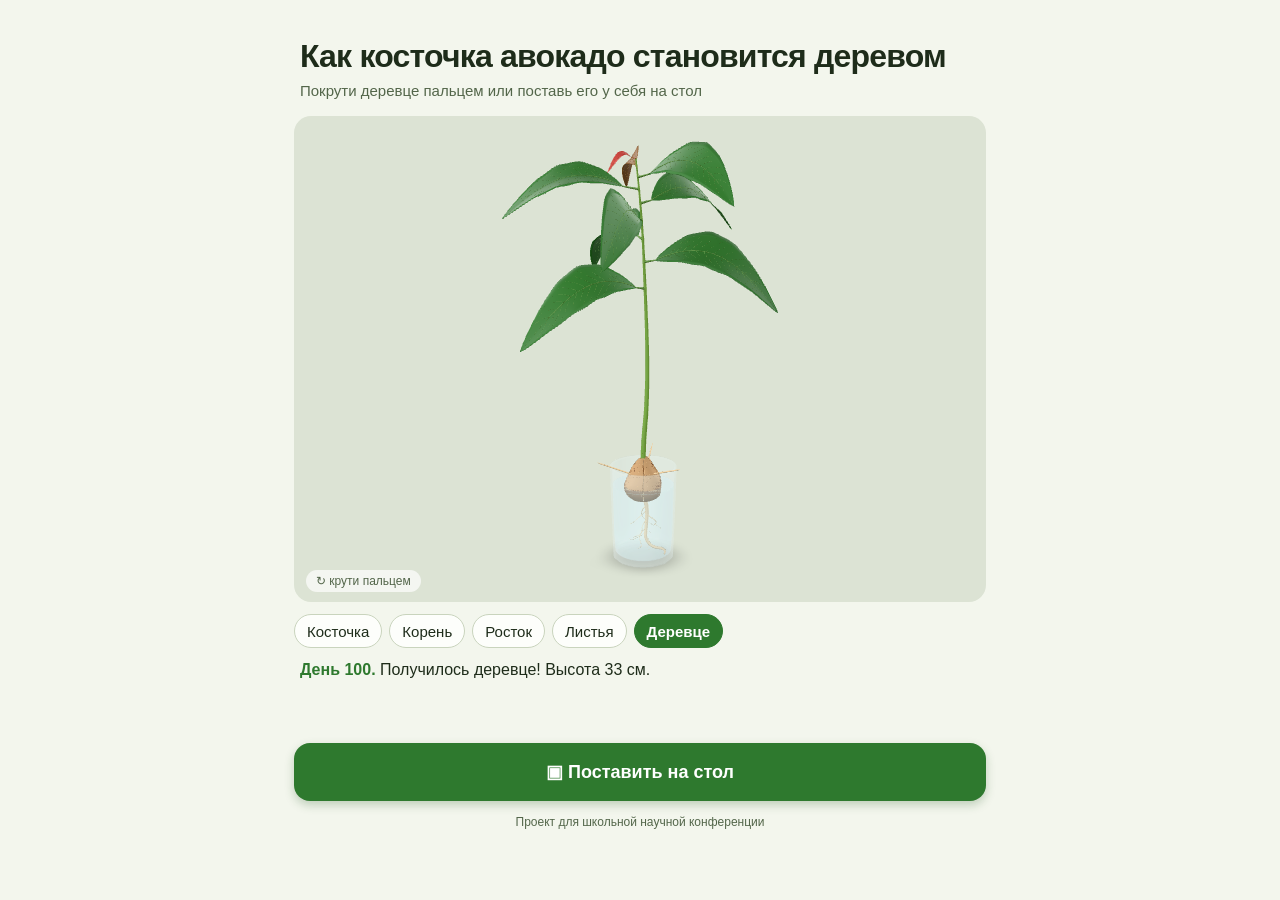
==== index.html @ 6537a1ce "Страница: как косточка авокадо становится деревом (3D и дополненная реальность) Co-Authored-By: Clau" ====
<!doctype html>
<html lang="ru">
<head>
  <meta charset="utf-8">
  <meta name="viewport" content="width=device-width, initial-scale=1">
  <meta name="theme-color" content="#f3f6ed">
  <title>Как косточка авокадо становится деревом</title>
  <link rel="icon" href="./icon.png" type="image/png">
  <link rel="stylesheet" href="./style.css">
  <script type="module" src="./page.js"></script>
</head>
<body>
  <main>
    <header>
      <h1>Как косточка авокадо становится деревом</h1>
      <p>Покрути деревце пальцем или поставь его у себя на стол</p>
    </header>
    <div class="view">
      <model-viewer ar ar-modes="webxr scene-viewer quick-look" ar-scale="fixed"
        camera-controls camera-orbit="0deg 78deg auto" touch-action="pan-y"
        interaction-prompt="none" shadow-intensity="0.45" alt="Авокадо в стакане">
        <span slot="ar-button" hidden></span>
      </model-viewer>
      <span class="hint" aria-hidden="true">↻ крути пальцем</span>
    </div>
    <div class="stages" role="group" aria-label="Этапы роста"></div>
    <p class="note" aria-live="polite"><strong class="day"></strong> <span class="text"></span></p>
    <div class="placement">
      <p class="status" role="status"></p>
      <button class="place" type="button">
        <span aria-hidden="true">▣</span> Поставить на стол
      </button>
    </div>
    <footer>Проект для школьной научной конференции</footer>
  </main>
</body>
</html>
---- style.css ----
:root {
  color-scheme: light;
  font-family: Arial, sans-serif;
  color: #1e2c1a;
  background: #f3f6ed;
  --green: #2e792e;
  --muted: #53664a;
}

* { box-sizing: border-box; }
body { margin: 0; }

main {
  display: flex;
  flex-direction: column;
  width: min(100%, 740px);
  min-height: 100svh;
  margin: 0 auto;
  padding: 42px 14px 16px;
}

header { padding: 0 6px; }

h1 {
  margin: 0;
  font-size: 25px;
  line-height: 1.16;
  letter-spacing: -0.025em;
  max-width: 25ch;
}

header p {
  margin: 7px 0 16px;
  color: var(--muted);
  font-size: 15px;
  line-height: 1.22;
}

.view {
  position: relative;
  height: clamp(300px, 47.4svh, 440px);
  border-radius: 17px;
  overflow: hidden;
  background: #dce3d4;
}

model-viewer {
  display: block;
  width: 100%;
  height: 100%;
  --progress-bar-color: var(--green);
}

.hint {
  position: absolute;
  bottom: 10px;
  left: 12px;
  padding: 4px 10px;
  border-radius: 20px;
  background: #f7f8f4e8;
  color: var(--muted);
  font-size: 12px;
  pointer-events: none;
}

.stages {
  display: flex;
  flex-wrap: wrap;
  gap: 7px;
  margin-top: 12px;
}

button {
  font: inherit;
  cursor: pointer;
}

button:focus-visible {
  outline: 2px solid #204d20;
  outline-offset: 3px;
}

.stages button {
  min-height: 34px;
  padding: 6px 12px;
  border: 1px solid #c9d4bd;
  border-radius: 24px;
  background: #fdfefb;
  color: inherit;
  font-size: 15px;
}

.stages button[aria-pressed="true"] {
  border-color: var(--green);
  background: var(--green);
  color: white;
  font-weight: 700;
}

.note {
  min-height: 2.7em;
  margin: 11px 6px 0;
  font-size: 16px;
  line-height: 1.35;
}

.day { color: var(--green); }
.placement { margin-top: auto; }

.status {
  min-height: 1.2em;
  margin: 5px 6px;
  color: var(--muted);
  font-size: 13px;
  line-height: 1.2;
}

.place {
  width: 100%;
  min-height: 58px;
  padding: 10px 16px;
  border: 0;
  border-radius: 16px;
  background: var(--green);
  box-shadow: 0 4px 10px #225c2240;
  color: white;
  font-size: 18px;
  font-weight: 700;
}

footer {
  margin-top: 14px;
  color: var(--muted);
  text-align: center;
  font-size: 12px;
}

@media (min-width: 620px) {
  main { padding: 38px 24px 24px; }
  h1 { font-size: 32px; max-width: none; }
  .view { height: clamp(340px, 54svh, 550px); }
  .placement { margin-top: 15px; }
}
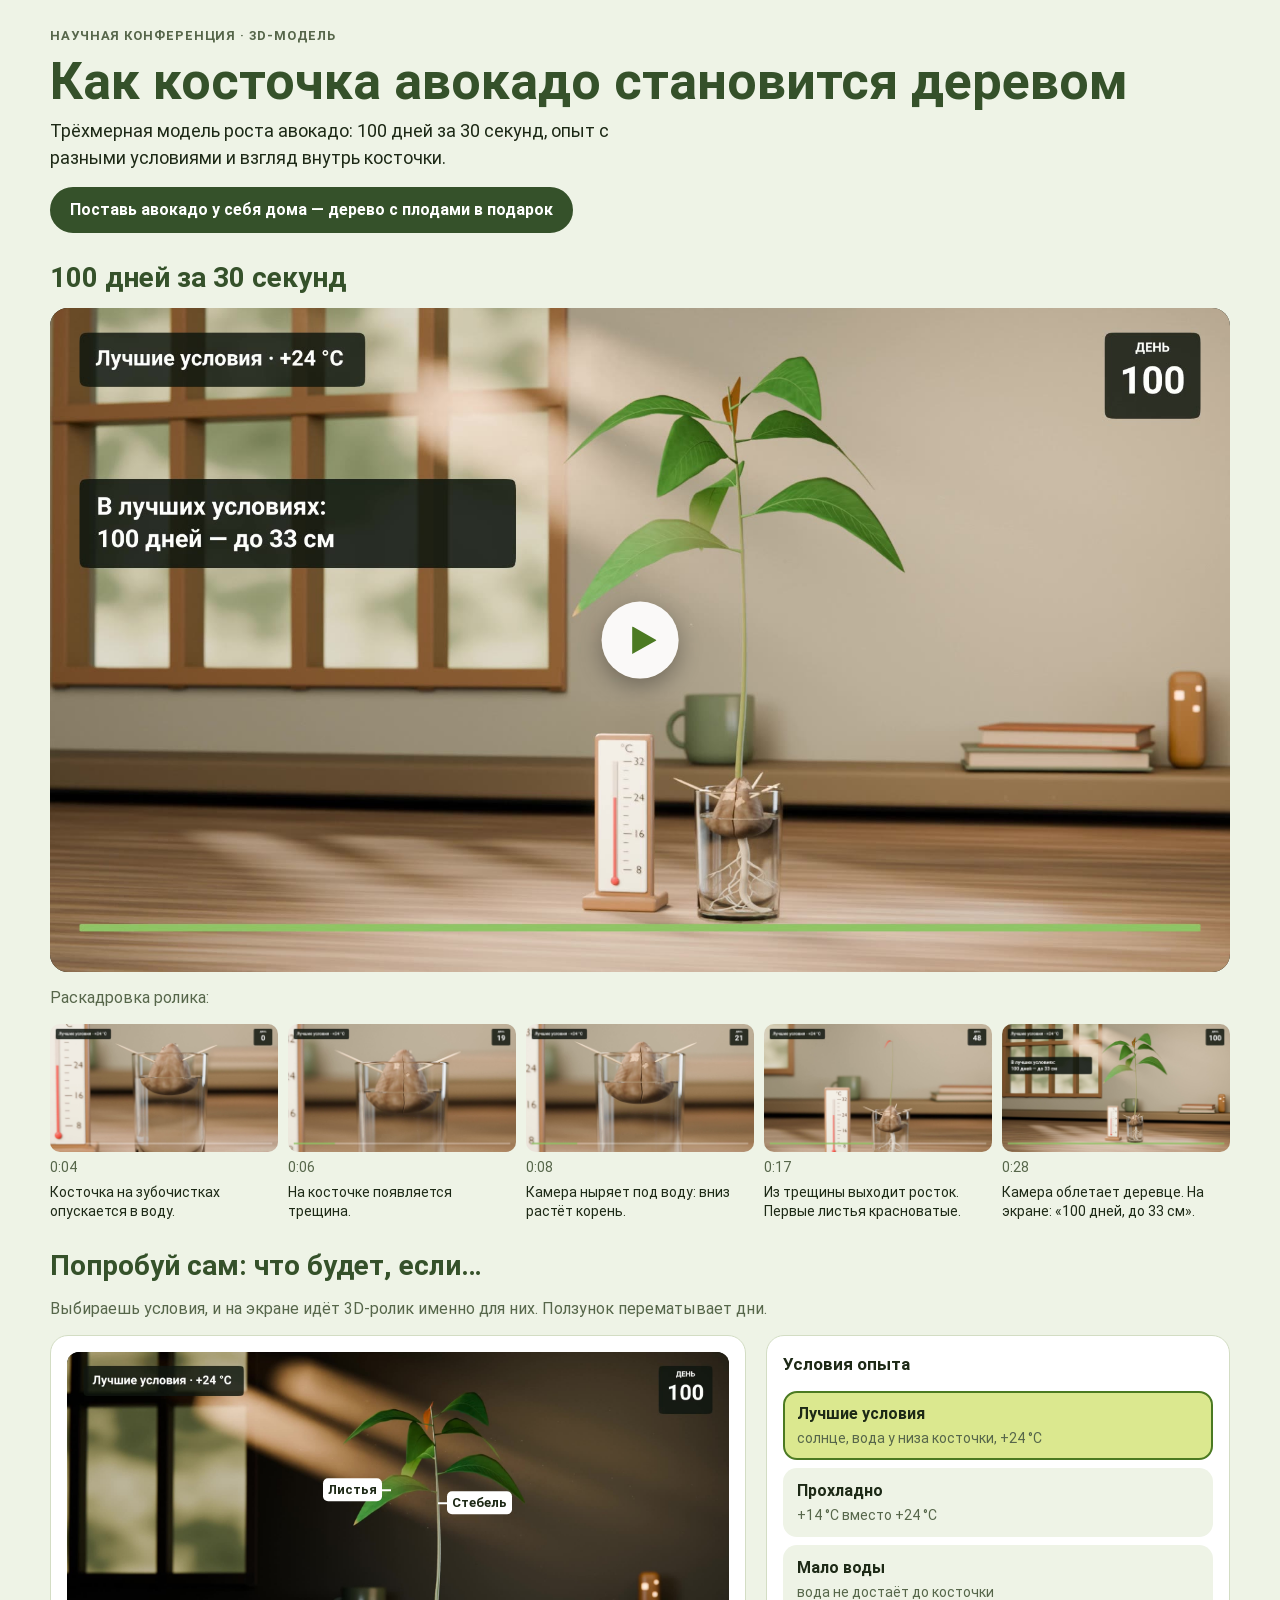
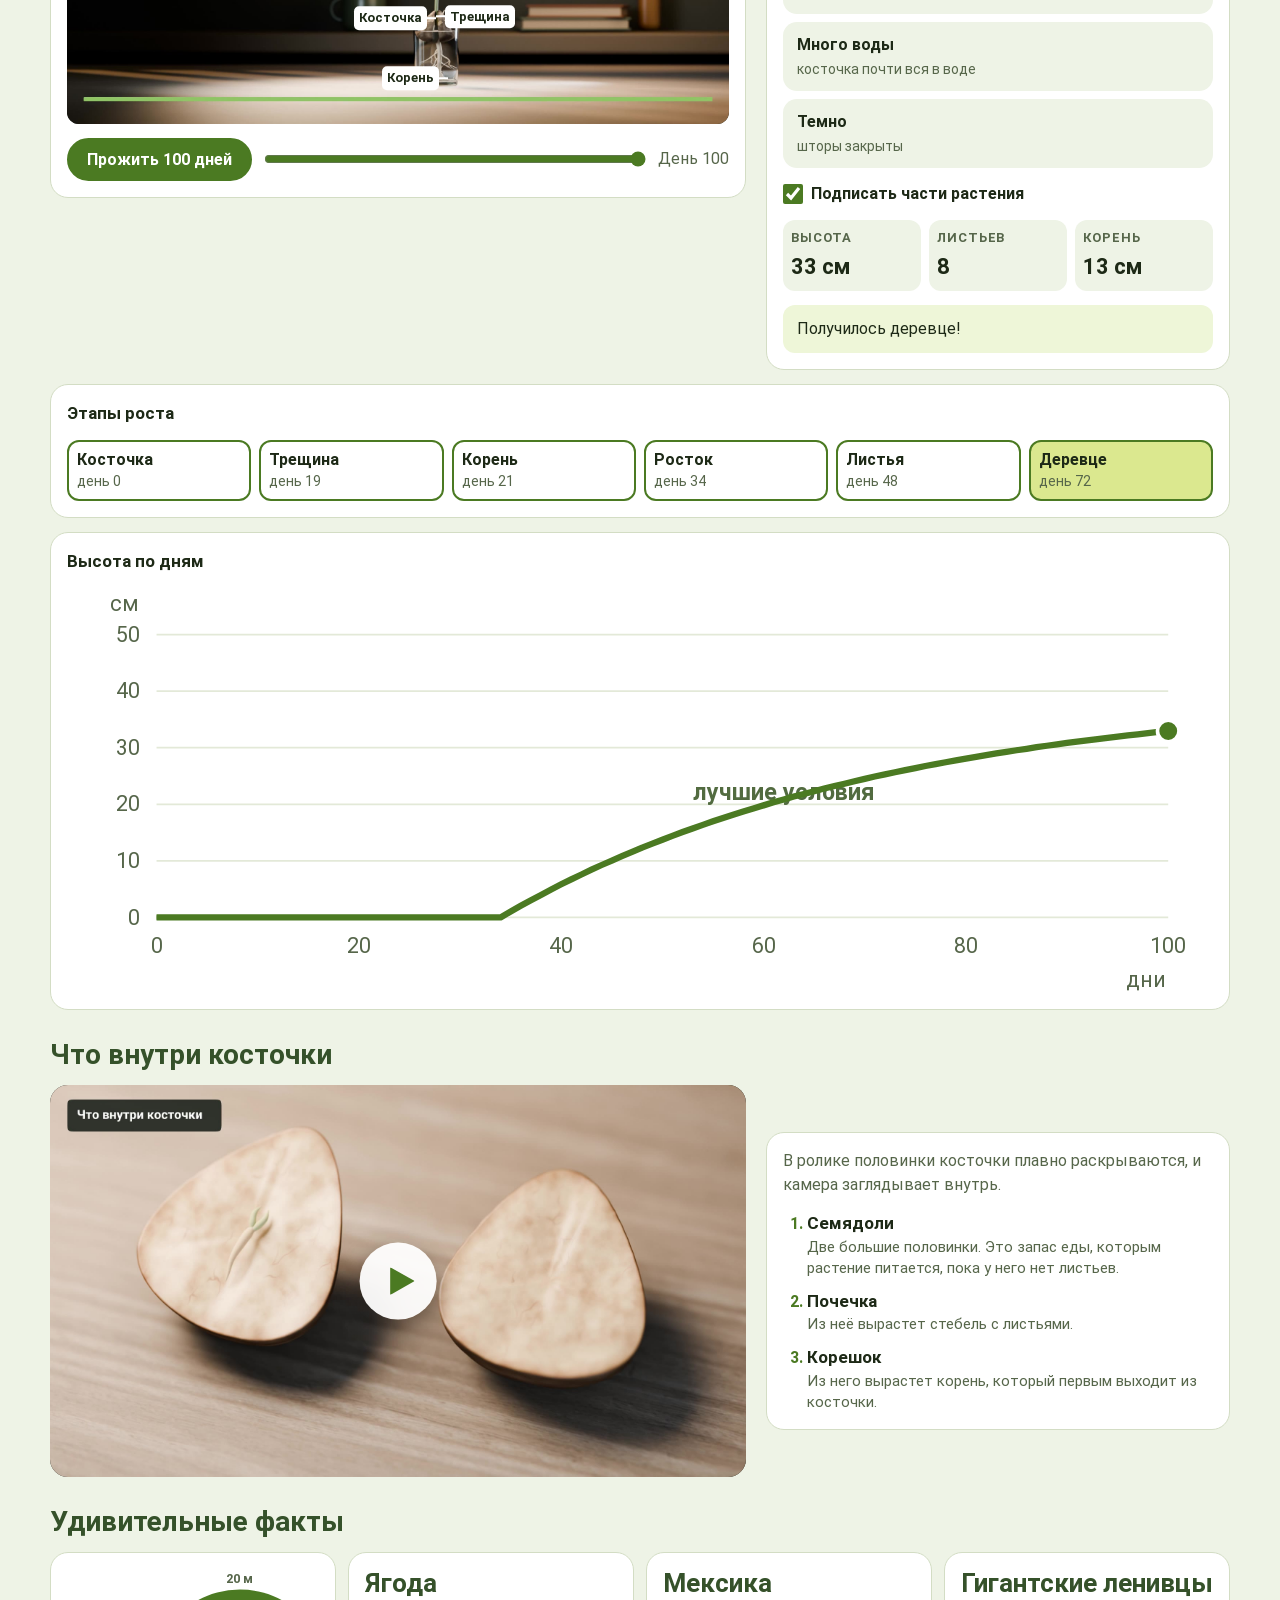
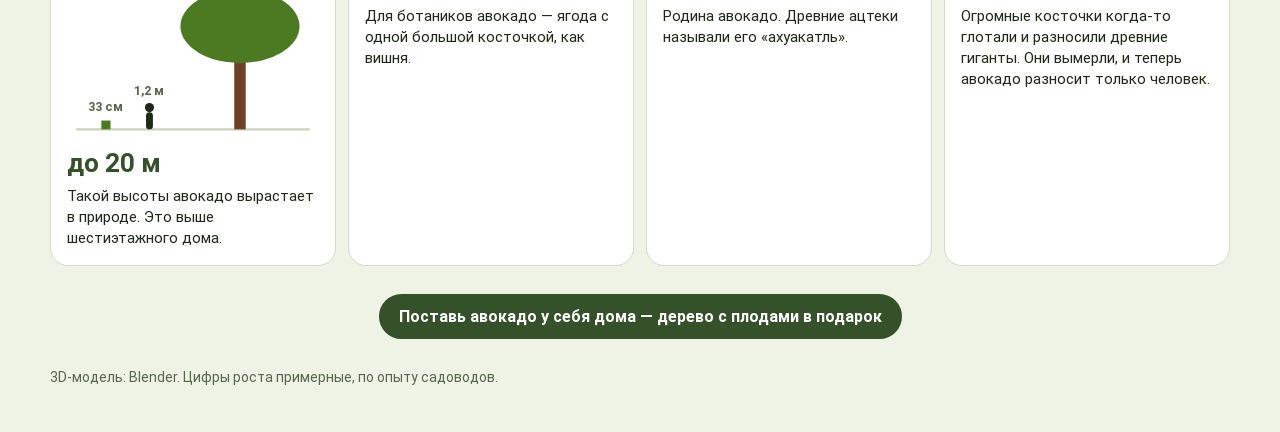
==== commit 455bf7f0: "Страница проекта в корне, AR с двумя деревьями в /ar Co-Authored-By: Claude Opus 5.5 <noreply@anthro" ====
--- a/index.html
+++ b/index.html
@@ -3,35 +3,141 @@
 <head>
   <meta charset="utf-8">
   <meta name="viewport" content="width=device-width, initial-scale=1">
-  <meta name="theme-color" content="#f3f6ed">
-  <title>Как косточка авокадо становится деревом</title>
-  <link rel="icon" href="./icon.png" type="image/png">
-  <link rel="stylesheet" href="./style.css">
-  <script type="module" src="./page.js"></script>
+  <title>Авокадо в 3D</title>
+  <link rel="icon" href="./ar/icon.png" type="image/png">
+  <link rel="stylesheet" href="style.css">
+  <script src="data.js" defer></script>
+  <script src="page.js" defer></script>
 </head>
 <body>
-  <main>
-    <header>
-      <h1>Как косточка авокадо становится деревом</h1>
-      <p>Покрути деревце пальцем или поставь его у себя на стол</p>
-    </header>
-    <div class="view">
-      <model-viewer ar ar-modes="webxr scene-viewer quick-look" ar-scale="fixed"
-        camera-controls camera-orbit="0deg 78deg auto" touch-action="pan-y"
-        interaction-prompt="none" shadow-intensity="0.45" alt="Авокадо в стакане">
-        <span slot="ar-button" hidden></span>
-      </model-viewer>
-      <span class="hint" aria-hidden="true">↻ крути пальцем</span>
+<main class="wrap">
+  <header class="head">
+    <div class="eyebrow">Научная конференция · 3D-модель</div>
+    <h1 id="theme">Как косточка авокадо становится деревом</h1>
+    <p class="lead">Трёхмерная модель роста авокадо: <span data-span></span>, опыт с разными условиями и взгляд внутрь косточки.</p>
+    <div class="actions">
+      <a class="btn primary ar-link" href="./ar/">Поставь авокадо у себя дома — дерево с плодами в подарок</a>
     </div>
-    <div class="stages" role="group" aria-label="Этапы роста"></div>
-    <p class="note" aria-live="polite"><strong class="day"></strong> <span class="text"></span></p>
-    <div class="placement">
-      <p class="status" role="status"></p>
-      <button class="place" type="button">
-        <span aria-hidden="true">▣</span> Поставить на стол
-      </button>
+  </header>
+
+  <section>
+    <h2 data-span></h2>
+    <div class="frame preview">
+      <video src="media/hero.mp4" poster="media/hero-end.jpg" playsinline
+             preload="metadata" aria-labelledby="theme"></video>
+      <button class="playmark" type="button" aria-label="Смотреть ролик о росте авокадо"></button>
     </div>
-    <footer>Проект для школьной научной конференции</footer>
-  </main>
+    <p class="sec-lead">Раскадровка ролика:</p>
+    <div class="board" id="board"></div>
+  </section>
+
+  <section>
+    <h2>Попробуй сам: что будет, если…</h2>
+    <p class="sec-lead">Выбираешь условия, и на экране идёт 3D-ролик именно для них. Ползунок перематывает дни.</p>
+    <div class="sim">
+      <div class="box">
+        <div class="frame sim-frame" id="sim-frame">
+          <img id="sim-poster" src="media/best-end.jpg" alt="">
+          <video id="sim-video" playsinline preload="metadata" aria-label="Опыт с выбранными условиями"></video>
+          <div id="part-layer" aria-hidden="true"></div>
+        </div>
+        <div class="timeline">
+          <button id="play" class="btn primary" type="button"></button>
+          <label class="sr-only" for="day">День</label>
+          <input id="day" type="range" min="0" step="1">
+          <output id="day-out" for="day"></output>
+        </div>
+      </div>
+      <div class="box">
+        <h3>Условия опыта</h3>
+        <div class="scns" id="scns"></div>
+        <label class="toggle"><input id="labels" type="checkbox" checked> Подписать части растения</label>
+        <div class="stats">
+          <div class="stat"><span>Высота</span><strong id="height"></strong></div>
+          <div class="stat"><span>Листьев</span><strong id="leaves"></strong></div>
+          <div class="stat"><span>Корень</span><strong id="root"></strong></div>
+        </div>
+        <p class="note" id="note"></p>
+      </div>
+    </div>
+    <div class="box">
+      <h3>Этапы роста</h3>
+      <ol class="stages" id="stages"></ol>
+    </div>
+    <div class="box">
+      <h3>Высота по дням</h3>
+      <div class="chart-wrap">
+        <svg id="chart" viewBox="0 0 640 226" role="img" aria-label="График высоты авокадо по дням">
+          <g id="grid"></g>
+          <path id="ideal-line" fill="none" stroke="#8da779" stroke-width="2.5" stroke-dasharray="7 6"></path>
+          <text id="ideal-label" font-size="13" font-weight="700" fill="#526b40"></text>
+          <path id="curve" fill="none" stroke="#4b7a22" stroke-width="3.5" stroke-linejoin="round"></path>
+          <circle id="point" r="6" fill="#4b7a22" stroke="#fff" stroke-width="2"></circle>
+        </svg>
+      </div>
+    </div>
+  </section>
+
+  <section>
+    <h2 id="cut-title"></h2>
+    <div class="cut">
+      <div class="frame preview">
+        <video src="media/cut.mp4" poster="media/cut-end.jpg" playsinline
+               preload="metadata" aria-labelledby="cut-title"></video>
+        <button class="playmark" type="button" aria-label="Смотреть ролик о разрезе косточки"></button>
+      </div>
+      <div class="box">
+        <p class="sec-lead">В ролике половинки косточки плавно раскрываются, и камера заглядывает внутрь.</p>
+        <ol class="parts">
+          <li><h3>Семядоли</h3><p>Две большие половинки. Это запас еды, которым растение питается, пока у него нет листьев.</p></li>
+          <li><h3>Почечка</h3><p>Из неё вырастет стебель с листьями.</p></li>
+          <li><h3>Корешок</h3><p>Из него вырастет корень, который первым выходит из косточки.</p></li>
+        </ol>
+      </div>
+    </div>
+  </section>
+
+  <section>
+    <h2>Удивительные факты</h2>
+    <div class="facts">
+      <div class="fact">
+        <svg id="height-comparison" viewBox="0 0 220 150" role="img">
+          <line x1="8" y1="140" x2="212" y2="140" stroke="#c9d3bb" stroke-width="2"/>
+          <rect x="146" y="22" width="10" height="118" fill="#6e4126"/>
+          <ellipse cx="151" cy="50" rx="52" ry="32" fill="#4b7a22"/>
+          <rect x="30" y="132.3" width="8" height="7.7" fill="#4b7a22"/>
+          <circle cx="72" cy="121" r="4" fill="#1d2916"/>
+          <rect x="69" y="125" width="6" height="15" rx="3" fill="#1d2916"/>
+          <g text-anchor="middle" font-size="11" font-weight="700" fill="#56664a">
+            <text x="34" y="124" id="sprout-height"></text>
+            <text x="72" y="110" id="student-height"></text>
+            <text x="151" y="12" id="tree-height"></text>
+          </g>
+        </svg>
+        <h3 class="big" id="tree-height-title"></h3>
+        <p>Такой высоты авокадо вырастает в природе. Это выше шестиэтажного дома.</p>
+      </div>
+      <div class="fact">
+        <h3 class="big">Ягода</h3>
+        <p>Для ботаников авокадо — ягода с одной большой косточкой, как вишня.</p>
+      </div>
+      <div class="fact">
+        <h3 class="big">Мексика</h3>
+        <p>Родина авокадо. Древние ацтеки называли его «ахуакатль».</p>
+      </div>
+      <div class="fact">
+        <h3 class="big">Гигантские ленивцы</h3>
+        <p>Огромные косточки когда-то глотали и разносили древние гиганты. Они вымерли, и теперь авокадо разносит только человек.</p>
+      </div>
+    </div>
+  </section>
+
+  <section class="ar-promo" aria-label="Дополненная реальность">
+    <a class="btn primary ar-link" href="./ar/">Поставь авокадо у себя дома — дерево с плодами в подарок</a>
+  </section>
+
+  <p class="foot">3D-модель: Blender. Цифры роста примерные, по опыту садоводов.</p>
+</main>
+
 </body>
 </html>
--- a/style.css
+++ b/style.css
@@ -1,143 +1,217 @@
+@font-face {
+  font-family: Roboto;
+  src: url("fonts/Roboto-Regular.ttf") format("truetype");
+  font-weight: 400;
+  font-display: swap;
+}
+
+@font-face {
+  font-family: Roboto;
+  src: url("fonts/Roboto-Bold.ttf") format("truetype");
+  font-weight: 700;
+  font-display: swap;
+}
+
 :root {
   color-scheme: light;
-  font-family: Arial, sans-serif;
-  color: #1e2c1a;
-  background: #f3f6ed;
-  --green: #2e792e;
-  --muted: #53664a;
+  --bg: #eef3e6;
+  --panel: #fff;
+  --ink: #1d2916;
+  --muted: #56664a;
+  --line: #d3ddc4;
+  --skin: #35512a;
+  --accent: #4b7a22;
+  --flesh: #dbe88f;
+  --studio: #121811;
+  font-family: Roboto, system-ui, sans-serif;
 }
 
 * { box-sizing: border-box; }
-body { margin: 0; }
-
-main {
-  display: flex;
-  flex-direction: column;
-  width: min(100%, 740px);
-  min-height: 100svh;
-  margin: 0 auto;
-  padding: 42px 14px 16px;
-}
-
-header { padding: 0 6px; }
-
-h1 {
-  margin: 0;
-  font-size: 25px;
-  line-height: 1.16;
-  letter-spacing: -0.025em;
-  max-width: 25ch;
-}
-
-header p {
-  margin: 7px 0 16px;
+body { margin: 0; color: var(--ink); background: var(--bg); line-height: 1.5; }
+h1, h2, h3, p { margin: 0; }
+img, video { display: block; max-width: 100%; }
+[hidden] { display: none !important; }
+:focus-visible { outline: 3px solid #c8780b; outline-offset: 3px; }
+
+.wrap {
+  width: min(100%, 1220px);
+  margin-inline: auto;
+  padding: 26px 20px 44px;
+  display: grid;
+  gap: 28px;
+}
+
+.head, section, .box { display: grid; gap: 14px; }
+.head { gap: 8px; }
+.eyebrow, .stat span {
+  font-size: 13px;
+  font-weight: 700;
+  letter-spacing: .07em;
+  text-transform: uppercase;
   color: var(--muted);
-  font-size: 15px;
-  line-height: 1.22;
-}
-
-.view {
-  position: relative;
-  height: clamp(300px, 47.4svh, 440px);
-  border-radius: 17px;
+}
+
+h1 { font-size: clamp(30px, 5vw, 52px); line-height: 1.07; color: var(--skin); text-wrap: balance; }
+h2 { font-size: clamp(21px, 3vw, 28px); line-height: 1.2; color: var(--skin); }
+h3 { font-size: 17px; }
+.lead { font-size: 18px; max-width: 62ch; }
+.actions, .timeline { display: flex; flex-wrap: wrap; gap: 10px; align-items: center; }
+.actions { margin-top: 8px; }
+.btn {
+  border: 2px solid var(--accent);
+  border-radius: 999px;
+  padding: 10px 18px;
+  background: transparent;
+  color: #3b6419;
+  font: 700 16px Roboto, system-ui, sans-serif;
+  cursor: pointer;
+}
+.btn.primary { background: var(--accent); color: #fff; }
+.sec-lead, .parts p, .foot { color: var(--muted); }
+
+.frame {
+  width: 100%;
+  aspect-ratio: 16 / 9;
+  border-radius: 18px;
   overflow: hidden;
-  background: #dce3d4;
-}
-
-model-viewer {
-  display: block;
-  width: 100%;
-  height: 100%;
-  --progress-bar-color: var(--green);
-}
-
-.hint {
+  background: var(--studio);
+}
+.preview { position: relative; }
+.preview video { width: 100%; height: 100%; }
+.playmark {
   position: absolute;
-  bottom: 10px;
-  left: 12px;
-  padding: 4px 10px;
-  border-radius: 20px;
-  background: #f7f8f4e8;
-  color: var(--muted);
-  font-size: 12px;
-  pointer-events: none;
-}
-
-.stages {
-  display: flex;
-  flex-wrap: wrap;
-  gap: 7px;
-  margin-top: 12px;
-}
-
-button {
+  top: 50%;
+  left: 50%;
+  transform: translate(-50%, -50%);
+  width: clamp(46px, 6vw, 80px);
+  aspect-ratio: 1;
+  border: 0;
+  border-radius: 50%;
+  display: grid;
+  place-items: center;
+  background: #fffffff0;
+  box-shadow: 0 8px 24px #0005;
+  cursor: pointer;
+}
+.playmark::after {
+  content: "";
+  width: 43%;
+  aspect-ratio: 1;
+  transform: translateX(10%);
+  background: var(--accent);
+  clip-path: polygon(12% 0, 100% 50%, 12% 100%);
+}
+.board { display: grid; grid-template-columns: repeat(5, minmax(0, 1fr)); gap: 10px; }
+.shot { display: grid; gap: 6px; align-content: start; font-size: 14px; line-height: 1.35; }
+.shot img { width: 100%; aspect-ratio: 16 / 9; border-radius: 10px; }
+.shot time, output { color: var(--muted); font-variant-numeric: tabular-nums; }
+
+.sim, .cut { display: grid; gap: 20px; grid-template-columns: minmax(0, 1.5fr) minmax(0, 1fr); }
+.sim { align-items: start; }
+.cut { align-items: center; }
+.box, .fact { min-width: 0; border: 1px solid var(--line); border-radius: 18px; background: var(--panel); padding: 16px; }
+.sim-frame { position: relative; border-radius: 12px; }
+.sim-frame :is(video, img), #part-layer { position: absolute; inset: 0; width: 100%; height: 100%; }
+#sim-video { visibility: hidden; }
+#sim-frame.ready #sim-video { visibility: visible; }
+.part {
+  position: absolute;
+  transform: translate(calc(-100% - 9px), -50%);
+  background: #fff;
+  color: var(--ink);
+  border-radius: 5px;
+  padding: 2px 5px;
+  font-size: clamp(9px, 1.2vw, 13px);
+  font-weight: 700;
+}
+.part::after {
+  content: "";
+  width: 9px;
+  height: 2px;
+  background: #fff;
+  position: absolute;
+  left: 100%;
+  top: calc(50% - 1px);
+}
+.part:is(:nth-child(2), :nth-child(4)) { transform: translate(9px, -50%); }
+.part:is(:nth-child(2), :nth-child(4))::after { left: auto; right: 100%; }
+.timeline input { flex: 1 1 125px; min-width: 0; height: 28px; }
+input { accent-color: var(--accent); }
+output { min-width: 6ch; text-align: right; }
+.scns { display: grid; gap: 8px; }
+.scn {
+  display: grid;
+  gap: 2px;
+  border: 2px solid transparent;
+  border-radius: 14px;
+  background: var(--bg);
+  color: inherit;
+  padding: 9px 12px;
+  text-align: left;
   font: inherit;
   cursor: pointer;
 }
-
-button:focus-visible {
-  outline: 2px solid #204d20;
-  outline-offset: 3px;
-}
-
-.stages button {
-  min-height: 34px;
-  padding: 6px 12px;
-  border: 1px solid #c9d4bd;
-  border-radius: 24px;
-  background: #fdfefb;
-  color: inherit;
-  font-size: 15px;
-}
-
-.stages button[aria-pressed="true"] {
-  border-color: var(--green);
-  background: var(--green);
-  color: white;
-  font-weight: 700;
-}
-
-.note {
-  min-height: 2.7em;
-  margin: 11px 6px 0;
-  font-size: 16px;
+.scn span { font-size: 14px; color: var(--muted); }
+.scn[aria-pressed="true"] { border-color: var(--accent); background: var(--flesh); }
+.toggle { display: flex; align-items: center; gap: 8px; font-weight: 700; cursor: pointer; }
+.toggle input { width: 20px; height: 20px; margin: 0; }
+.stats, .stages { display: grid; gap: 8px; }
+.stats { grid-template-columns: repeat(3, minmax(0, 1fr)); }
+.stat { display: grid; gap: 2px; border-radius: 12px; background: var(--bg); padding: 8px; }
+.stat strong { font-size: clamp(17px, 2vw, 22px); }
+.note { border-radius: 12px; background: #eef6d8; padding: 12px 14px; }
+.stages {
+  margin: 0;
+  padding: 0;
+  list-style: none;
+  grid-template-columns: repeat(6, minmax(0, 1fr));
+}
+.stages li {
+  display: grid;
+  align-content: start;
+  gap: 3px;
+  padding: 8px;
+  border: 2px dashed var(--line);
+  border-radius: 12px;
+  line-height: 1.25;
+}
+.stages li.done { border-style: solid; border-color: var(--accent); }
+.stages li.now { background: var(--flesh); }
+.stages span { font-size: 14px; color: var(--muted); }
+.chart-wrap { overflow-x: auto; }
+#chart { display: block; width: 100%; min-width: 375px; }
+.parts { margin: 0; display: grid; gap: 10px; padding-left: 24px; }
+.parts li::marker { color: var(--accent); font-weight: 700; }
+.parts p, .fact p { font-size: 15px; line-height: 1.4; }
+.facts, .soon { display: grid; gap: 12px; grid-template-columns: repeat(4, minmax(0, 1fr)); }
+.fact h3 { margin-bottom: 6px; color: var(--skin); font-size: 23px; line-height: 1.1; }
+.facts .fact { display: grid; align-content: start; gap: 8px; }
+.fact .big { margin: 0; font-size: 26px; }
+.fact svg { display: block; width: 100%; height: auto; }
+.soon { grid-template-columns: repeat(2, minmax(0, 1fr)); }
+.soon span, .foot { font-size: 14px; color: var(--muted); }
+.sr-only { position: absolute; width: 1px; height: 1px; overflow: hidden; clip-path: inset(50%); }
+
+@media (max-width: 880px) {
+  .sim, .cut { grid-template-columns: minmax(0, 1fr); }
+  .board, .facts { grid-template-columns: repeat(2, minmax(0, 1fr)); }
+}
+@media (max-width: 640px) {
+  .wrap { padding-inline: 16px; }
+  .stages { grid-template-columns: repeat(3, minmax(0, 1fr)); }
+}
+@media (max-width: 520px) {
+  .facts, .soon { grid-template-columns: minmax(0, 1fr); }
+}
+
+.btn.ar-link {
+  display: inline-block;
+  max-width: 100%;
+  background: var(--skin);
+  border-color: var(--skin);
   line-height: 1.35;
-}
-
-.day { color: var(--green); }
-.placement { margin-top: auto; }
-
-.status {
-  min-height: 1.2em;
-  margin: 5px 6px;
-  color: var(--muted);
-  font-size: 13px;
-  line-height: 1.2;
-}
-
-.place {
-  width: 100%;
-  min-height: 58px;
-  padding: 10px 16px;
-  border: 0;
-  border-radius: 16px;
-  background: var(--green);
-  box-shadow: 0 4px 10px #225c2240;
-  color: white;
-  font-size: 18px;
-  font-weight: 700;
-}
-
-footer {
-  margin-top: 14px;
-  color: var(--muted);
   text-align: center;
-  font-size: 12px;
-}
-
-@media (min-width: 620px) {
-  main { padding: 38px 24px 24px; }
-  h1 { font-size: 32px; max-width: none; }
-  .view { height: clamp(340px, 54svh, 550px); }
-  .placement { margin-top: 15px; }
-}
+  text-decoration: none;
+}
+.btn.ar-link:is(:hover, :focus-visible) { background: var(--ink); border-color: var(--ink); }
+.ar-promo { justify-items: center; }
